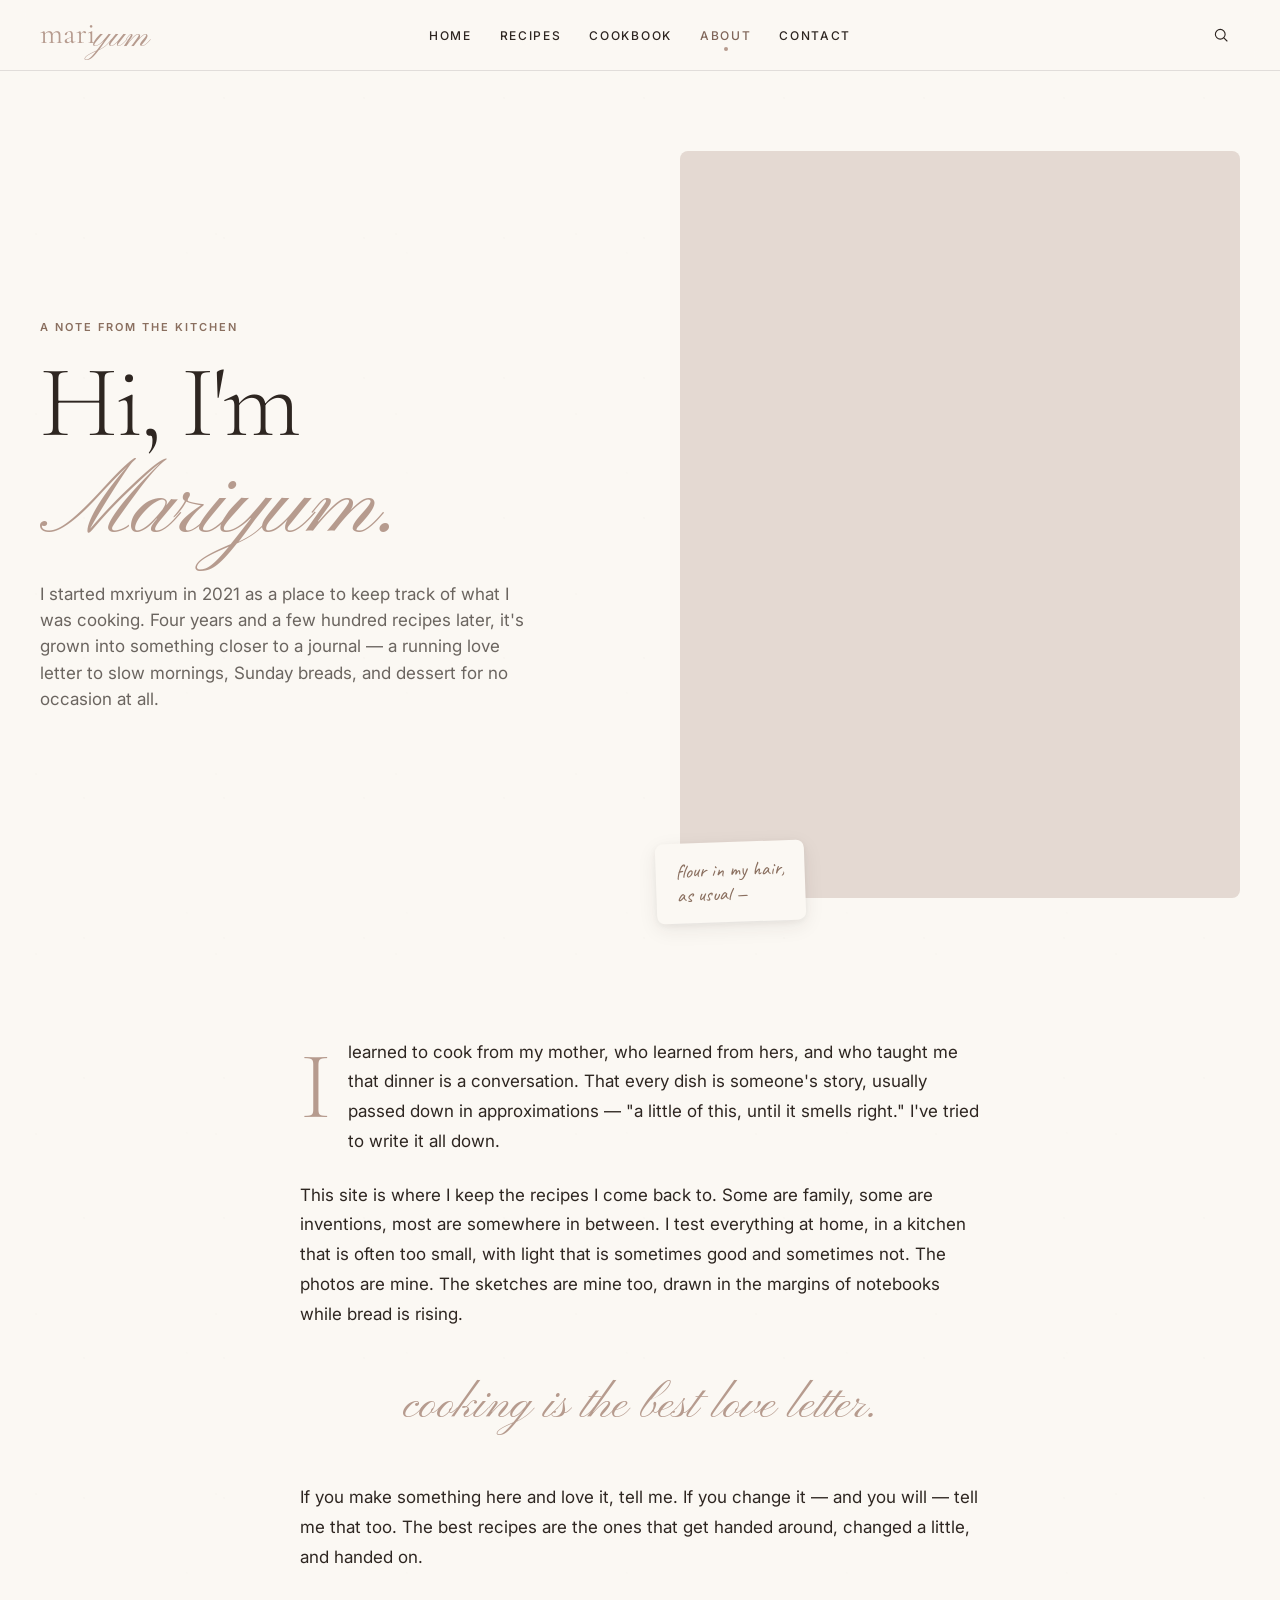
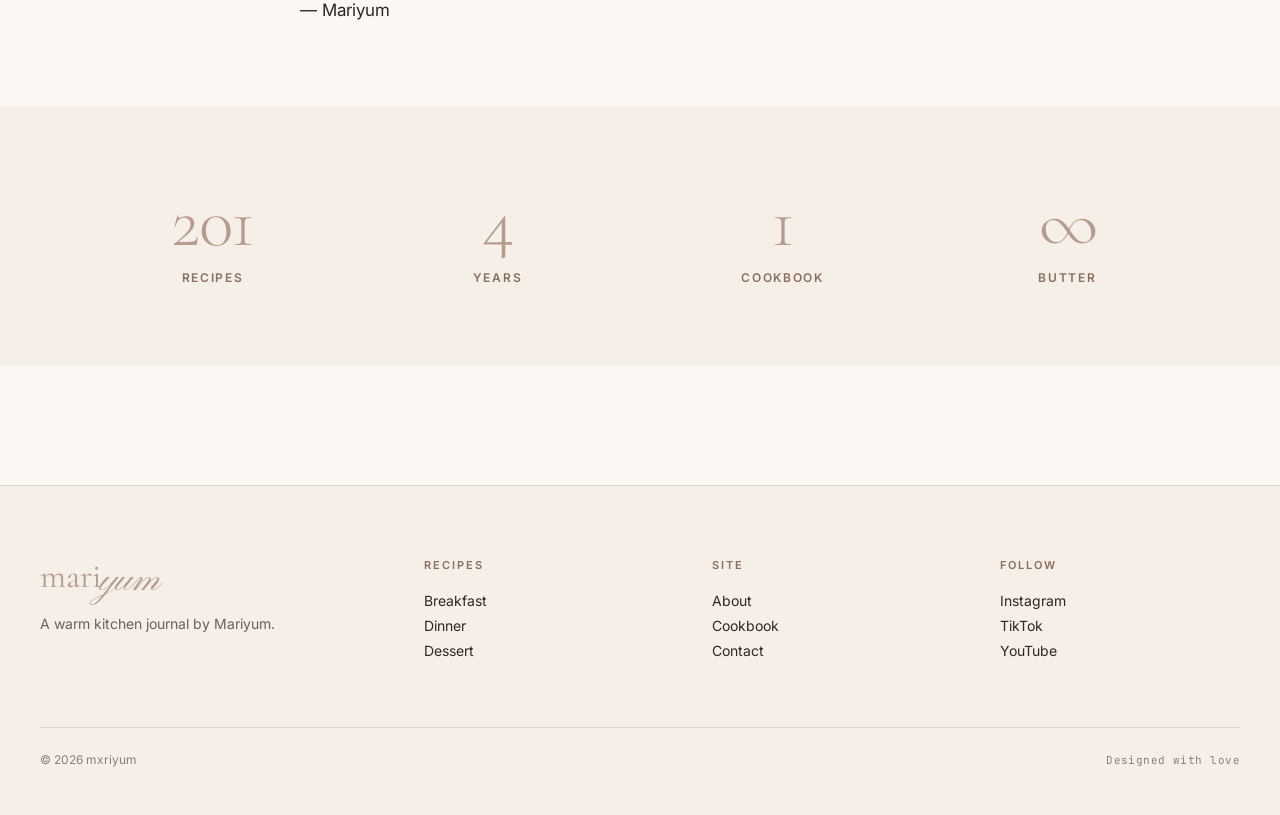
==== About.html @ 5cbe67c1 "Initial preview" ====
<!doctype html>
<html lang="en">
<head>
<meta charset="utf-8" />
<title>About — mxriyum</title>
<meta name="viewport" content="width=device-width, initial-scale=1" />
<link rel="preconnect" href="https://fonts.googleapis.com">
<link rel="preconnect" href="https://fonts.gstatic.com" crossorigin>
<link href="https://fonts.googleapis.com/css2?family=Cormorant+Garamond:ital,wght@0,300;0,400;0,500;1,400&family=Pinyon+Script&family=Caveat:wght@400;500&family=Inter:wght@400;500;600;700&family=JetBrains+Mono:wght@400;500&display=swap" rel="stylesheet">
<link rel="stylesheet" href="site.css" />

<style>
  .about-hero { max-width: 1320px; margin: 0 auto; padding: 80px 40px 60px; display: grid; grid-template-columns: 1fr 1fr; gap: 80px; align-items: center; }
  .about-hero h1 { font-family: 'Cormorant Garamond', serif; font-weight: 300; font-size: clamp(56px, 8vw, 108px); line-height: 0.95; letter-spacing: -0.03em; margin: 0 0 24px; }
  .about-hero h1 em { font-family: 'Pinyon Script', cursive; font-style: normal; color: var(--mauve); }
  .about-hero p { font-size: 17px; line-height: 1.55; color: var(--muted-dark); margin: 0 0 16px; max-width: 44ch; }
  .about-portrait { aspect-ratio: 3/4; background: var(--mauve-100); background-image: url('https://images.unsplash.com/photo-1607346256330-dee7af15f7c5?w=900&auto=format&fit=crop&q=80'); background-size: cover; background-position: center; border-radius: var(--r-md); position: relative; }
  .about-portrait .caption { position: absolute; bottom: -24px; left: -24px; background: var(--paper); padding: 16px 20px; box-shadow: var(--e-3); border-radius: var(--r-md); transform: rotate(-2deg); }
  .about-portrait .caption .hand { font-family: 'Caveat', cursive; font-size: 20px; color: var(--walnut); line-height: 1.2; display: block; }

  .story { max-width: 760px; margin: 80px auto; padding: 0 40px; }
  .story .drop { float: left; font-family: 'Cormorant Garamond', serif; font-size: 96px; line-height: 0.85; color: var(--mauve); padding: 8px 16px 0 0; font-weight: 300; }
  .story p { font-size: 17px; line-height: 1.75; color: var(--ink); margin: 0 0 24px; }
  .story p.script-quote { font-family: 'Pinyon Script', cursive; font-size: 48px; color: var(--mauve); text-align: center; margin: 48px 0; line-height: 1.2; font-weight: 400; }

  .stats { background: var(--cream); padding: 80px 40px; margin: 80px 0; }
  .stats-inner { max-width: 1100px; margin: 0 auto; display: grid; grid-template-columns: repeat(4, 1fr); gap: 40px; text-align: center; }
  .stat .val { font-family: 'Cormorant Garamond', serif; font-size: 72px; font-weight: 300; color: var(--mauve); line-height: 1; letter-spacing: -0.02em; }
  .stat .lbl { font-size: 12px; letter-spacing: 0.14em; text-transform: uppercase; color: var(--walnut); margin-top: 12px; font-weight: 600; }

  @media (max-width: 900px) {
    .about-hero { grid-template-columns: 1fr; padding: 48px 24px; gap: 40px; }
    .stats-inner { grid-template-columns: repeat(2, 1fr); }
  }
</style>
</head>
<body>

<nav class="nav">
  <div class="nav-inner">
    <div class="nav-left"><a href="Home.html" style="text-decoration:none;"><span class="logo">mari<span class="yum">yum</span></span></a></div>
    <div class="nav-links">
      <a class="nav-link" href="Home.html">Home</a>
      <a class="nav-link" href="Browse.html">Recipes</a>
      <a class="nav-link" href="Cookbook.html">Cookbook</a>
      <a class="nav-link active" href="About.html">About</a>
      <a class="nav-link" href="Contact.html">Contact</a>
    </div>
    <div class="nav-right">
      <button class="icon-btn"><svg viewBox="0 0 24 24" fill="none" stroke="currentColor" stroke-width="1.5" stroke-linecap="round"><circle cx="11" cy="11" r="6.5"/><path d="M20 20l-4.2-4.2"/></svg></button>
    </div>
  </div>
</nav>

<section class="about-hero">
  <div>
    <span class="eyebrow" style="margin-bottom:20px; display:block">A note from the kitchen</span>
    <h1>Hi, I'm <em>Mariyum.</em></h1>
    <p>I started mxriyum in 2021 as a place to keep track of what I was cooking. Four years and a few hundred recipes later, it's grown into something closer to a journal — a running love letter to slow mornings, Sunday breads, and dessert for no occasion at all.</p>
  </div>
  <div class="about-portrait">
    <div class="caption"><span class="hand">flour in my hair,<br/>as usual —</span></div>
  </div>
</section>

<section class="story">
  <p><span class="drop">I</span>learned to cook from my mother, who learned from hers, and who taught me that dinner is a conversation. That every dish is someone's story, usually passed down in approximations — "a little of this, until it smells right." I've tried to write it all down.</p>
  <p>This site is where I keep the recipes I come back to. Some are family, some are inventions, most are somewhere in between. I test everything at home, in a kitchen that is often too small, with light that is sometimes good and sometimes not. The photos are mine. The sketches are mine too, drawn in the margins of notebooks while bread is rising.</p>
  <p class="script-quote">cooking is the best love letter.</p>
  <p>If you make something here and love it, tell me. If you change it — and you will — tell me that too. The best recipes are the ones that get handed around, changed a little, and handed on.</p>
  <p>— Mariyum</p>
</section>

<section class="stats">
  <div class="stats-inner">
    <div class="stat"><div class="val">201</div><div class="lbl">Recipes</div></div>
    <div class="stat"><div class="val">4</div><div class="lbl">Years</div></div>
    <div class="stat"><div class="val">1</div><div class="lbl">Cookbook</div></div>
    <div class="stat"><div class="val">∞</div><div class="lbl">Butter</div></div>
  </div>
</section>

<footer class="site-footer">
  <div class="footer-inner">
    <div class="footer-col"><span class="logo" style="font-size:34px;">mari<span class="yum">yum</span></span><p style="margin-top:16px;">A warm kitchen journal by Mariyum.</p></div>
    <div class="footer-col"><h4>Recipes</h4><a href="Browse.html">Breakfast</a><a href="Browse.html">Dinner</a><a href="Browse.html">Dessert</a></div>
    <div class="footer-col"><h4>Site</h4><a href="About.html">About</a><a href="Cookbook.html">Cookbook</a><a href="Contact.html">Contact</a></div>
    <div class="footer-col"><h4>Follow</h4><a href="#">Instagram</a><a href="#">TikTok</a><a href="#">YouTube</a></div>
  </div>
  <div class="footer-bottom"><span>© 2026 mxriyum</span><span class="meta-mono">Designed with love</span></div>
</footer>

</body>
</html>
---- site.css ----
/* mxriyum — shared design system CSS
   Used across all site pages. Tokens ported from the design system. */

:root {
  /* Color */
  --ink: #2E2621;
  --paper: #FBF8F3;
  --cream: #F5EFE7;
  --oat: #EBE3D6;
  --mauve: #B69B8E;
  --mauve-700: #7F6558;
  --mauve-100: #E4D9D2;
  --walnut: #8A6F5F;
  --sage: #8A9579;
  --tomato: #C85943;
  --butter: #E8B94D;
  --berry: #8A3A4E;

  --rule: rgba(46,38,33,0.12);
  --rule-strong: rgba(46,38,33,0.22);
  --muted: rgba(46,38,33,0.55);
  --muted-dark: rgba(46,38,33,0.7);

  /* Spacing */
  --sp-1: 2px; --sp-2: 4px; --sp-3: 8px; --sp-4: 12px;
  --sp-5: 16px; --sp-6: 20px; --sp-7: 24px; --sp-8: 32px;
  --sp-9: 40px; --sp-10: 48px; --sp-11: 64px; --sp-12: 96px;

  /* Radius */
  --r-sm: 4px; --r-md: 8px; --r-lg: 12px; --r-xl: 20px; --r-pill: 999px;

  /* Elevation */
  --e-1: 0 1px 2px rgba(46,38,33,0.06);
  --e-2: 0 2px 8px rgba(46,38,33,0.06), 0 1px 2px rgba(46,38,33,0.04);
  --e-3: 0 6px 20px rgba(46,38,33,0.08), 0 2px 6px rgba(46,38,33,0.05);
  --e-4: 0 16px 48px rgba(46,38,33,0.14), 0 4px 12px rgba(46,38,33,0.08);
}

* { box-sizing: border-box; }
html, body {
  margin: 0; padding: 0;
  background: var(--paper);
  color: var(--ink);
  font-family: 'Inter', -apple-system, BlinkMacSystemFont, 'Segoe UI', system-ui, sans-serif;
  -webkit-font-smoothing: antialiased;
  text-rendering: optimizeLegibility;
  /* paper grain — subtle noise */
  background-image:
    radial-gradient(circle at 20% 30%, rgba(138, 111, 95, 0.025) 0.5px, transparent 1px),
    radial-gradient(circle at 60% 70%, rgba(46, 38, 33, 0.02) 0.5px, transparent 1px),
    radial-gradient(circle at 85% 15%, rgba(138, 149, 121, 0.02) 0.5px, transparent 1px);
  background-size: 180px 180px, 140px 140px, 220px 220px;
}

/* Typography */
.display-serif { font-family: 'Cormorant Garamond', serif; font-weight: 300; letter-spacing: -0.02em; line-height: 0.98; }
.script { font-family: 'Pinyon Script', cursive; }
.hand { font-family: 'Caveat', cursive; font-weight: 400; }
.eyebrow { font-size: 11px; letter-spacing: 0.18em; text-transform: uppercase; font-weight: 600; color: var(--walnut); }
.meta-mono { font-family: 'JetBrains Mono', monospace; font-size: 11px; letter-spacing: 0.04em; color: var(--muted); }

/* Logo */
.logo { font-family: 'Cormorant Garamond', serif; font-weight: 400; display: inline-flex; align-items: baseline; color: var(--mauve); line-height: 1; white-space: nowrap; }
.logo .yum { font-family: 'Pinyon Script', cursive; font-size: 1.15em; margin-left: -0.03em; transform: translateY(0.08em); display: inline-block; letter-spacing: -0.01em; }

/* ─── TOP NAV ─── */
.nav {
  position: sticky; top: 0; z-index: 50;
  background: rgba(251, 248, 243, 0.92);
  backdrop-filter: saturate(1.2) blur(12px);
  -webkit-backdrop-filter: saturate(1.2) blur(12px);
  border-bottom: 1px solid var(--rule);
}
.nav-inner {
  max-width: 1320px;
  margin: 0 auto;
  padding: 16px 40px;
  display: grid;
  grid-template-columns: 1fr auto 1fr;
  align-items: center;
  gap: 32px;
}
.nav-left { display: flex; align-items: center; gap: 28px; }
.nav-right { display: flex; align-items: center; gap: 8px; justify-self: end; }
.nav .logo { font-size: 30px; }

.nav-links { display: flex; gap: 28px; justify-self: center; }
.nav-link {
  font-size: 12px; font-weight: 500;
  color: var(--ink);
  text-decoration: none;
  letter-spacing: 0.14em;
  text-transform: uppercase;
  padding: 6px 0;
  position: relative;
  transition: color 0.15s;
}
.nav-link:hover { color: var(--mauve-700); }
.nav-link.active { color: var(--mauve-700); }
.nav-link.active::after {
  content: ''; position: absolute; bottom: -2px; left: 50%; transform: translateX(-50%);
  width: 4px; height: 4px; border-radius: 50%; background: var(--mauve);
}

.icon-btn {
  width: 38px; height: 38px; border-radius: 50%;
  background: transparent; border: 1px solid transparent;
  display: inline-flex; align-items: center; justify-content: center;
  color: var(--ink); cursor: pointer;
  transition: background 0.15s;
}
.icon-btn:hover { background: var(--cream); }
.icon-btn svg { width: 18px; height: 18px; }

/* ─── BUTTONS ─── */
.btn {
  font-family: 'Inter', sans-serif; font-weight: 500;
  border-radius: var(--r-md);
  border: 1px solid transparent;
  cursor: pointer;
  display: inline-flex; align-items: center; justify-content: center;
  gap: 8px;
  transition: all 0.15s ease;
  font-size: 14px; padding: 11px 20px;
  line-height: 1;
  text-decoration: none;
}
.btn svg { width: 16px; height: 16px; flex-shrink: 0; }
.btn.sm { font-size: 12px; padding: 8px 14px; }
.btn.lg { font-size: 15px; padding: 14px 26px; }
.btn.primary { background: var(--ink); color: var(--paper); border-color: var(--ink); }
.btn.primary:hover { background: #1C1613; }
.btn.outline { background: transparent; color: var(--ink); border-color: var(--ink); }
.btn.outline:hover { background: var(--ink); color: var(--paper); }
.btn.secondary { background: var(--mauve); color: #fff; border-color: var(--mauve); }
.btn.secondary:hover { background: var(--mauve-700); border-color: var(--mauve-700); }
.btn.ghost { background: transparent; color: var(--ink); }
.btn.ghost:hover { background: var(--cream); }
.btn.pill { border-radius: var(--r-pill); }

/* ─── FORM ─── */
.input {
  font-family: 'Inter', sans-serif; font-size: 14px;
  padding: 12px 16px;
  background: var(--paper);
  border: 1px solid var(--rule);
  border-radius: var(--r-md);
  color: var(--ink);
  width: 100%;
  transition: border-color 0.15s, background 0.15s, box-shadow 0.15s;
  line-height: 1.4;
}
.input:focus {
  outline: none; border-color: var(--ink); background: #fff;
  box-shadow: 0 0 0 3px rgba(182,155,142,0.22);
}
.input::placeholder { color: var(--muted); }

/* ─── Chip ─── */
.chip {
  display: inline-flex; align-items: center; gap: 6px;
  padding: 7px 14px;
  font-size: 12px; font-weight: 500;
  background: var(--paper);
  border: 1px solid var(--rule);
  border-radius: var(--r-pill);
  color: var(--ink);
  cursor: pointer;
  transition: all 0.15s;
  text-decoration: none;
  white-space: nowrap;
}
.chip:hover { border-color: var(--ink); }
.chip.active { background: var(--ink); color: var(--paper); border-color: var(--ink); }
.chip.sage   { background: rgba(138,149,121,0.15); border-color: rgba(138,149,121,0.4); color: #5A6B4A; }
.chip.tomato { background: rgba(200,89,67,0.10); border-color: rgba(200,89,67,0.35); color: var(--tomato); }
.chip.butter { background: rgba(232,185,77,0.15); border-color: rgba(232,185,77,0.4); color: #8A6A1A; }

/* ─── FOOTER ─── */
.site-footer {
  margin-top: 120px;
  padding: 72px 40px 48px;
  border-top: 1px solid var(--rule);
  background: var(--cream);
}
.footer-inner { max-width: 1320px; margin: 0 auto; display: grid; grid-template-columns: 1.4fr 1fr 1fr 1fr; gap: 48px; }
.footer-col h4 { font-size: 11px; letter-spacing: 0.18em; text-transform: uppercase; font-weight: 600; color: var(--walnut); margin: 0 0 16px; }
.footer-col a { display: block; color: var(--ink); text-decoration: none; font-size: 14px; padding: 4px 0; }
.footer-col a:hover { color: var(--mauve-700); }
.footer-col p { font-size: 14px; color: var(--muted-dark); line-height: 1.6; margin: 0; }
.footer-bottom { max-width: 1320px; margin: 64px auto 0; padding-top: 24px; border-top: 1px solid var(--rule); display: flex; justify-content: space-between; align-items: center; font-size: 12px; color: var(--muted); }

/* ─── COOKBOOK POPUP ─── */
.modal-backdrop {
  position: fixed; inset: 0; z-index: 100;
  background: rgba(46,38,33,0.55);
  backdrop-filter: blur(4px);
  display: flex; align-items: center; justify-content: center;
  padding: 24px;
  opacity: 0; pointer-events: none;
  transition: opacity 0.3s;
}
.modal-backdrop.show { opacity: 1; pointer-events: auto; }
.modal {
  background: var(--paper);
  border-radius: var(--r-xl);
  max-width: 820px; width: 100%;
  max-height: 90vh;
  box-shadow: var(--e-4);
  display: grid; grid-template-columns: 1fr 1fr;
  overflow: hidden;
  position: relative;
  transform: translateY(20px) scale(0.98);
  transition: transform 0.3s;
}
.modal-backdrop.show .modal { transform: translateY(0) scale(1); }
.modal-close {
  position: absolute; top: 16px; right: 16px; z-index: 2;
  width: 36px; height: 36px; border-radius: 50%;
  background: rgba(251,248,243,0.9);
  border: none; cursor: pointer;
  display: flex; align-items: center; justify-content: center;
  color: var(--ink);
}
.modal-img {
  background: var(--mauve-100);
  background-image: url('https://images.unsplash.com/photo-1589308078059-be1415eab4c3?w=600&auto=format&fit=crop&q=80');
  background-size: cover; background-position: center;
  min-height: 480px;
}
.modal-body { padding: 56px 48px; display: flex; flex-direction: column; justify-content: center; }
.modal-body .eyebrow { margin-bottom: 16px; }
.modal-body h2 { font-family: 'Cormorant Garamond', serif; font-weight: 300; font-size: 48px; letter-spacing: -0.02em; line-height: 1; margin: 0 0 6px; }
.modal-body h2 em { font-family: 'Pinyon Script', cursive; font-style: normal; color: var(--mauve); }
.modal-body .sub { font-size: 14px; color: var(--muted-dark); line-height: 1.6; margin: 20px 0 32px; }
.modal-body .btn { align-self: flex-start; }

@media (max-width: 720px) {
  .modal { grid-template-columns: 1fr; }
  .modal-img { min-height: 240px; }
  .modal-body { padding: 32px 24px; }
}

/* ─── Sketch (SVG) helpers ─── */
.sketch { color: var(--walnut); display: inline-block; }
.sketch svg { display: block; }

/* ─── Recipe card ─── */
.recipe-card {
  display: block;
  text-decoration: none;
  color: var(--ink);
  background: transparent;
  border-radius: var(--r-md);
  transition: transform 0.3s ease;
}
.recipe-card:hover { transform: translateY(-2px); }
.recipe-card .img {
  aspect-ratio: 4 / 5;
  background: var(--mauve-100);
  background-size: cover; background-position: center;
  border-radius: var(--r-md);
  margin-bottom: 14px;
  overflow: hidden;
  position: relative;
}
.recipe-card .meta-mono { display: block; margin-bottom: 6px; }
.recipe-card .title { font-family: 'Cormorant Garamond', serif; font-weight: 400; font-size: 22px; line-height: 1.15; letter-spacing: -0.01em; margin: 0 0 6px; }
.recipe-card .sub { font-size: 13px; color: var(--muted-dark); line-height: 1.4; }

/* Tag strip */
.tag-strip { display: flex; gap: 6px; position: absolute; top: 12px; left: 12px; }
.tag-strip .tag { background: rgba(251,248,243,0.92); backdrop-filter: blur(6px); font-size: 10px; font-weight: 600; letter-spacing: 0.08em; text-transform: uppercase; padding: 5px 9px; border-radius: var(--r-pill); color: var(--ink); }

/* Section heads */
.section-head {
  display: flex; justify-content: space-between; align-items: baseline;
  padding-bottom: 24px; border-bottom: 1px solid var(--rule);
  margin-bottom: 40px; gap: 24px;
}
.section-head h2 { font-family: 'Cormorant Garamond', serif; font-weight: 300; font-size: 42px; margin: 0; letter-spacing: -0.02em; line-height: 1; }
.section-head h2 em { font-family: 'Pinyon Script', cursive; font-style: normal; color: var(--mauve); }
.section-head .link { font-size: 12px; letter-spacing: 0.14em; text-transform: uppercase; font-weight: 600; color: var(--walnut); text-decoration: none; }
.section-head .link:hover { color: var(--ink); }

/* container */
.container { max-width: 1320px; margin: 0 auto; padding: 0 40px; }

/* marginalia (handwritten notes) */
.marginalia {
  font-family: 'Caveat', cursive;
  font-size: 22px;
  color: var(--walnut);
  line-height: 1.2;
}
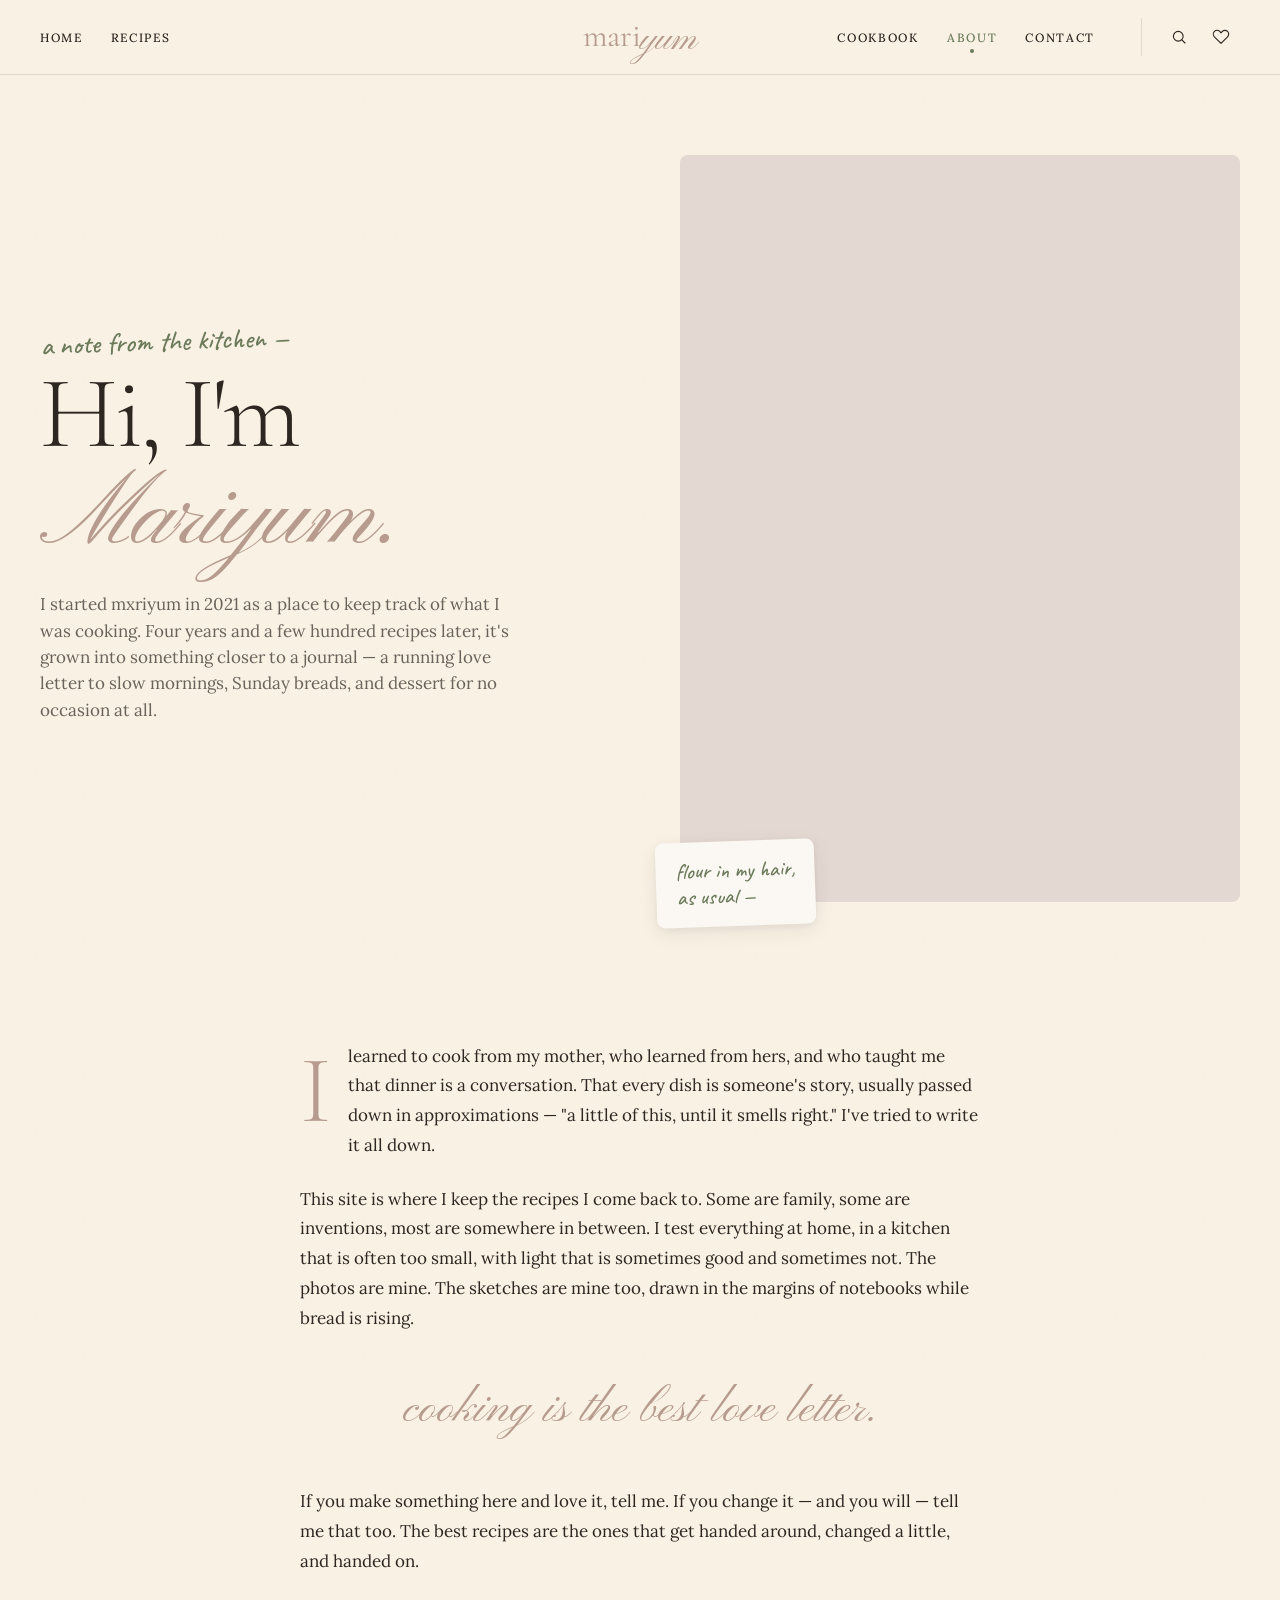
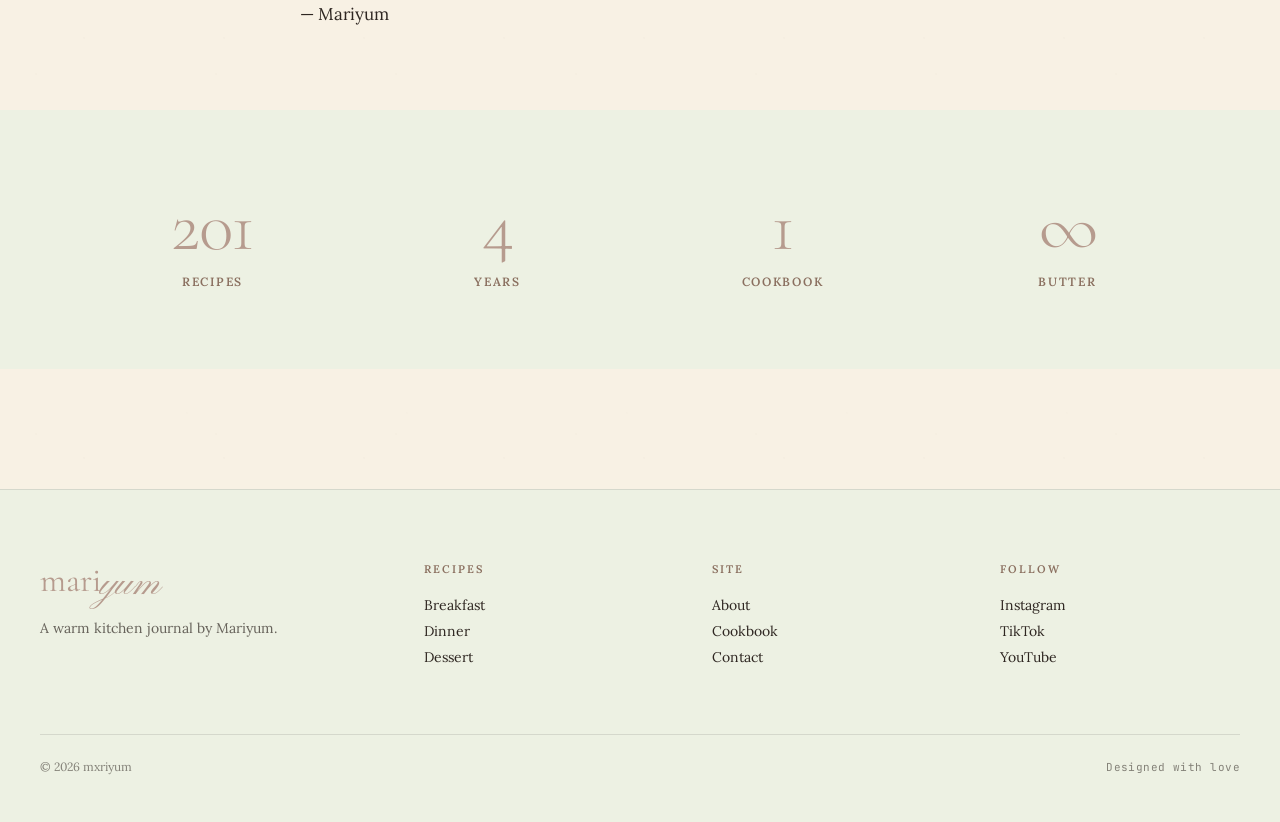
==== commit c405fd57: "color treatment + centered nav + lora" ====
--- a/About.html
+++ b/About.html
@@ -6,7 +6,7 @@
 <meta name="viewport" content="width=device-width, initial-scale=1" />
 <link rel="preconnect" href="https://fonts.googleapis.com">
 <link rel="preconnect" href="https://fonts.gstatic.com" crossorigin>
-<link href="https://fonts.googleapis.com/css2?family=Cormorant+Garamond:ital,wght@0,300;0,400;0,500;1,400&family=Pinyon+Script&family=Caveat:wght@400;500&family=Inter:wght@400;500;600;700&family=JetBrains+Mono:wght@400;500&display=swap" rel="stylesheet">
+<link href="https://fonts.googleapis.com/css2?family=Cormorant+Garamond:ital,wght@0,300;0,400;0,500;1,400&family=Pinyon+Script&family=Caveat:wght@400;500;600;700&family=Lora:ital,wght@0,400;0,500;0,600;0,700;1,400;1,500&family=Inter:wght@400;500;600;700&family=JetBrains+Mono:wght@400;500&display=swap" rel="stylesheet">
 <link rel="stylesheet" href="site.css" />
 
 <style>
@@ -16,14 +16,14 @@
   .about-hero p { font-size: 17px; line-height: 1.55; color: var(--muted-dark); margin: 0 0 16px; max-width: 44ch; }
   .about-portrait { aspect-ratio: 3/4; background: var(--mauve-100); background-image: url('https://images.unsplash.com/photo-1607346256330-dee7af15f7c5?w=900&auto=format&fit=crop&q=80'); background-size: cover; background-position: center; border-radius: var(--r-md); position: relative; }
   .about-portrait .caption { position: absolute; bottom: -24px; left: -24px; background: var(--paper); padding: 16px 20px; box-shadow: var(--e-3); border-radius: var(--r-md); transform: rotate(-2deg); }
-  .about-portrait .caption .hand { font-family: 'Caveat', cursive; font-size: 20px; color: var(--walnut); line-height: 1.2; display: block; }
+  .about-portrait .caption .hand { font-family: 'Caveat', cursive; font-weight: 500; font-size: 22px; color: var(--sage-deep); line-height: 1.2; display: block; }
 
   .story { max-width: 760px; margin: 80px auto; padding: 0 40px; }
   .story .drop { float: left; font-family: 'Cormorant Garamond', serif; font-size: 96px; line-height: 0.85; color: var(--mauve); padding: 8px 16px 0 0; font-weight: 300; }
   .story p { font-size: 17px; line-height: 1.75; color: var(--ink); margin: 0 0 24px; }
   .story p.script-quote { font-family: 'Pinyon Script', cursive; font-size: 48px; color: var(--mauve); text-align: center; margin: 48px 0; line-height: 1.2; font-weight: 400; }
 
-  .stats { background: var(--cream); padding: 80px 40px; margin: 80px 0; }
+  .stats { background: var(--sage-tint); padding: 80px 40px; margin: 80px 0; }
   .stats-inner { max-width: 1100px; margin: 0 auto; display: grid; grid-template-columns: repeat(4, 1fr); gap: 40px; text-align: center; }
   .stat .val { font-family: 'Cormorant Garamond', serif; font-size: 72px; font-weight: 300; color: var(--mauve); line-height: 1; letter-spacing: -0.02em; }
   .stat .lbl { font-size: 12px; letter-spacing: 0.14em; text-transform: uppercase; color: var(--walnut); margin-top: 12px; font-weight: 600; }
@@ -38,23 +38,28 @@
 
 <nav class="nav">
   <div class="nav-inner">
-    <div class="nav-left"><a href="Home.html" style="text-decoration:none;"><span class="logo">mari<span class="yum">yum</span></span></a></div>
-    <div class="nav-links">
-      <a class="nav-link" href="Home.html">Home</a>
-      <a class="nav-link" href="Browse.html">Recipes</a>
-      <a class="nav-link" href="Cookbook.html">Cookbook</a>
-      <a class="nav-link active" href="About.html">About</a>
-      <a class="nav-link" href="Contact.html">Contact</a>
+    <div class="nav-links-left">
+        <a class="nav-link" href="index.html">Home</a>
+        <a class="nav-link" href="Browse.html">Recipes</a>
     </div>
-    <div class="nav-right">
-      <button class="icon-btn"><svg viewBox="0 0 24 24" fill="none" stroke="currentColor" stroke-width="1.5" stroke-linecap="round"><circle cx="11" cy="11" r="6.5"/><path d="M20 20l-4.2-4.2"/></svg></button>
+    <div class="nav-center">
+      <a href="index.html" style="text-decoration:none;"><span class="logo">mari<span class="yum">yum</span></span></a>
+    </div>
+    <div class="nav-links-right">
+        <a class="nav-link" href="Cookbook.html">Cookbook</a>
+        <a class="nav-link active" href="About.html">About</a>
+        <a class="nav-link" href="Contact.html">Contact</a>
+      <span class="nav-icons">
+        <button class="icon-btn" aria-label="Search"><svg viewBox="0 0 24 24" fill="none" stroke="currentColor" stroke-width="1.5" stroke-linecap="round"><circle cx="11" cy="11" r="6.5"/><path d="M20 20l-4.2-4.2"/></svg></button>
+        <button class="icon-btn" aria-label="Save"><svg viewBox="0 0 24 24" fill="none" stroke="currentColor" stroke-width="1.5" stroke-linecap="round" stroke-linejoin="round"><path d="M20.8 4.6a5 5 0 00-7.1 0L12 6.4 10.3 4.6a5 5 0 00-7.1 7.1L12 20.5l8.8-8.8a5 5 0 000-7.1z"/></svg></button>
+      </span>
     </div>
   </div>
 </nav>
 
 <section class="about-hero">
   <div>
-    <span class="eyebrow" style="margin-bottom:20px; display:block">A note from the kitchen</span>
+    <span style="font-family:'Caveat',cursive;font-size:28px;color:var(--sage-deep);font-weight:500;display:block;margin-bottom:12px;transform:rotate(-2deg);">a note from the kitchen —</span>
     <h1>Hi, I'm <em>Mariyum.</em></h1>
     <p>I started mxriyum in 2021 as a place to keep track of what I was cooking. Four years and a few hundred recipes later, it's grown into something closer to a journal — a running love letter to slow mornings, Sunday breads, and dessert for no occasion at all.</p>
   </div>
--- a/site.css
+++ b/site.css
@@ -12,9 +12,14 @@
   --mauve-100: #E4D9D2;
   --walnut: #8A6F5F;
   --sage: #8A9579;
+  --sage-deep: #6B7A5A;
+  --sage-soft: #DCE3CF;
+  --sage-tint: #EDF1E3;
   --tomato: #C85943;
   --butter: #E8B94D;
+  --butter-soft: #F5E2A8;
   --berry: #8A3A4E;
+  --blush: #E8C9B8;
 
   --rule: rgba(46,38,33,0.12);
   --rule-strong: rgba(46,38,33,0.22);
@@ -39,9 +44,10 @@
 * { box-sizing: border-box; }
 html, body {
   margin: 0; padding: 0;
-  background: var(--paper);
-  color: var(--ink);
-  font-family: 'Inter', -apple-system, BlinkMacSystemFont, 'Segoe UI', system-ui, sans-serif;
+  background: #F8F1E4;
+  color: var(--ink);
+  font-family: 'Lora', Georgia, 'Times New Roman', serif;
+  font-weight: 400;
   -webkit-font-smoothing: antialiased;
   text-rendering: optimizeLegibility;
   /* paper grain — subtle noise */
@@ -55,7 +61,9 @@
 /* Typography */
 .display-serif { font-family: 'Cormorant Garamond', serif; font-weight: 300; letter-spacing: -0.02em; line-height: 0.98; }
 .script { font-family: 'Pinyon Script', cursive; }
-.hand { font-family: 'Caveat', cursive; font-weight: 400; }
+.hand { font-family: 'Caveat', cursive; font-weight: 500; color: var(--sage-deep); }
+.hand-mauve { font-family: 'Caveat', cursive; font-weight: 500; color: var(--mauve-700); }
+.hand-tomato { font-family: 'Caveat', cursive; font-weight: 500; color: var(--tomato); }
 .eyebrow { font-size: 11px; letter-spacing: 0.18em; text-transform: uppercase; font-weight: 600; color: var(--walnut); }
 .meta-mono { font-family: 'JetBrains Mono', monospace; font-size: 11px; letter-spacing: 0.04em; color: var(--muted); }
 
@@ -66,7 +74,7 @@
 /* ─── TOP NAV ─── */
 .nav {
   position: sticky; top: 0; z-index: 50;
-  background: rgba(251, 248, 243, 0.92);
+  background: rgba(248, 241, 228, 0.94);
   backdrop-filter: saturate(1.2) blur(12px);
   -webkit-backdrop-filter: saturate(1.2) blur(12px);
   border-bottom: 1px solid var(--rule);
@@ -74,17 +82,17 @@
 .nav-inner {
   max-width: 1320px;
   margin: 0 auto;
-  padding: 16px 40px;
+  padding: 18px 40px;
   display: grid;
   grid-template-columns: 1fr auto 1fr;
   align-items: center;
   gap: 32px;
 }
-.nav-left { display: flex; align-items: center; gap: 28px; }
-.nav-right { display: flex; align-items: center; gap: 8px; justify-self: end; }
-.nav .logo { font-size: 30px; }
-
-.nav-links { display: flex; gap: 28px; justify-self: center; }
+.nav-links-left { display: flex; gap: 28px; justify-self: start; }
+.nav-links-right { display: flex; gap: 28px; justify-self: end; align-items: center; }
+.nav-center { justify-self: center; }
+.nav .logo { font-size: 32px; }
+.nav-icons { display: inline-flex; gap: 4px; margin-left: 18px; padding-left: 18px; border-left: 1px solid var(--rule); }
 .nav-link {
   font-size: 12px; font-weight: 500;
   color: var(--ink);
@@ -96,10 +104,10 @@
   transition: color 0.15s;
 }
 .nav-link:hover { color: var(--mauve-700); }
-.nav-link.active { color: var(--mauve-700); }
+.nav-link.active { color: var(--sage-deep); }
 .nav-link.active::after {
   content: ''; position: absolute; bottom: -2px; left: 50%; transform: translateX(-50%);
-  width: 4px; height: 4px; border-radius: 50%; background: var(--mauve);
+  width: 4px; height: 4px; border-radius: 50%; background: var(--sage-deep);
 }
 
 .icon-btn {
@@ -114,7 +122,7 @@
 
 /* ─── BUTTONS ─── */
 .btn {
-  font-family: 'Inter', sans-serif; font-weight: 500;
+  font-family: 'Lora', Georgia, serif; font-weight: 500;
   border-radius: var(--r-md);
   border: 1px solid transparent;
   cursor: pointer;
@@ -134,13 +142,15 @@
 .btn.outline:hover { background: var(--ink); color: var(--paper); }
 .btn.secondary { background: var(--mauve); color: #fff; border-color: var(--mauve); }
 .btn.secondary:hover { background: var(--mauve-700); border-color: var(--mauve-700); }
+.btn.sage { background: var(--sage-deep); color: #fff; border-color: var(--sage-deep); }
+.btn.sage:hover { background: #56664A; border-color: #56664A; }
 .btn.ghost { background: transparent; color: var(--ink); }
 .btn.ghost:hover { background: var(--cream); }
 .btn.pill { border-radius: var(--r-pill); }
 
 /* ─── FORM ─── */
 .input {
-  font-family: 'Inter', sans-serif; font-size: 14px;
+  font-family: 'Lora', Georgia, serif; font-size: 15px;
   padding: 12px 16px;
   background: var(--paper);
   border: 1px solid var(--rule);
@@ -159,8 +169,9 @@
 /* ─── Chip ─── */
 .chip {
   display: inline-flex; align-items: center; gap: 6px;
-  padding: 7px 14px;
-  font-size: 12px; font-weight: 500;
+  padding: 8px 16px;
+  font-family: 'Lora', Georgia, serif;
+  font-size: 14px; font-weight: 500;
   background: var(--paper);
   border: 1px solid var(--rule);
   border-radius: var(--r-pill);
@@ -170,18 +181,18 @@
   text-decoration: none;
   white-space: nowrap;
 }
-.chip:hover { border-color: var(--ink); }
-.chip.active { background: var(--ink); color: var(--paper); border-color: var(--ink); }
-.chip.sage   { background: rgba(138,149,121,0.15); border-color: rgba(138,149,121,0.4); color: #5A6B4A; }
-.chip.tomato { background: rgba(200,89,67,0.10); border-color: rgba(200,89,67,0.35); color: var(--tomato); }
-.chip.butter { background: rgba(232,185,77,0.15); border-color: rgba(232,185,77,0.4); color: #8A6A1A; }
+.chip:hover { border-color: var(--sage-deep); color: var(--sage-deep); }
+.chip.active { background: var(--sage-deep); color: var(--paper); border-color: var(--sage-deep); }
+.chip.sage   { background: var(--sage-soft); border-color: rgba(138,149,121,0.5); color: var(--sage-deep); }
+.chip.tomato { background: rgba(200,89,67,0.12); border-color: rgba(200,89,67,0.4); color: var(--tomato); }
+.chip.butter { background: var(--butter-soft); border-color: rgba(232,185,77,0.55); color: #8A6A1A; }
 
 /* ─── FOOTER ─── */
 .site-footer {
   margin-top: 120px;
   padding: 72px 40px 48px;
   border-top: 1px solid var(--rule);
-  background: var(--cream);
+  background: var(--sage-tint);
 }
 .footer-inner { max-width: 1320px; margin: 0 auto; display: grid; grid-template-columns: 1.4fr 1fr 1fr 1fr; gap: 48px; }
 .footer-col h4 { font-size: 11px; letter-spacing: 0.18em; text-transform: uppercase; font-weight: 600; color: var(--walnut); margin: 0 0 16px; }
@@ -274,7 +285,7 @@
 
 /* Section heads */
 .section-head {
-  display: flex; justify-content: space-between; align-items: baseline;
+  display: flex; justify-content: space-between; align-items: flex-end;
   padding-bottom: 24px; border-bottom: 1px solid var(--rule);
   margin-bottom: 40px; gap: 24px;
 }
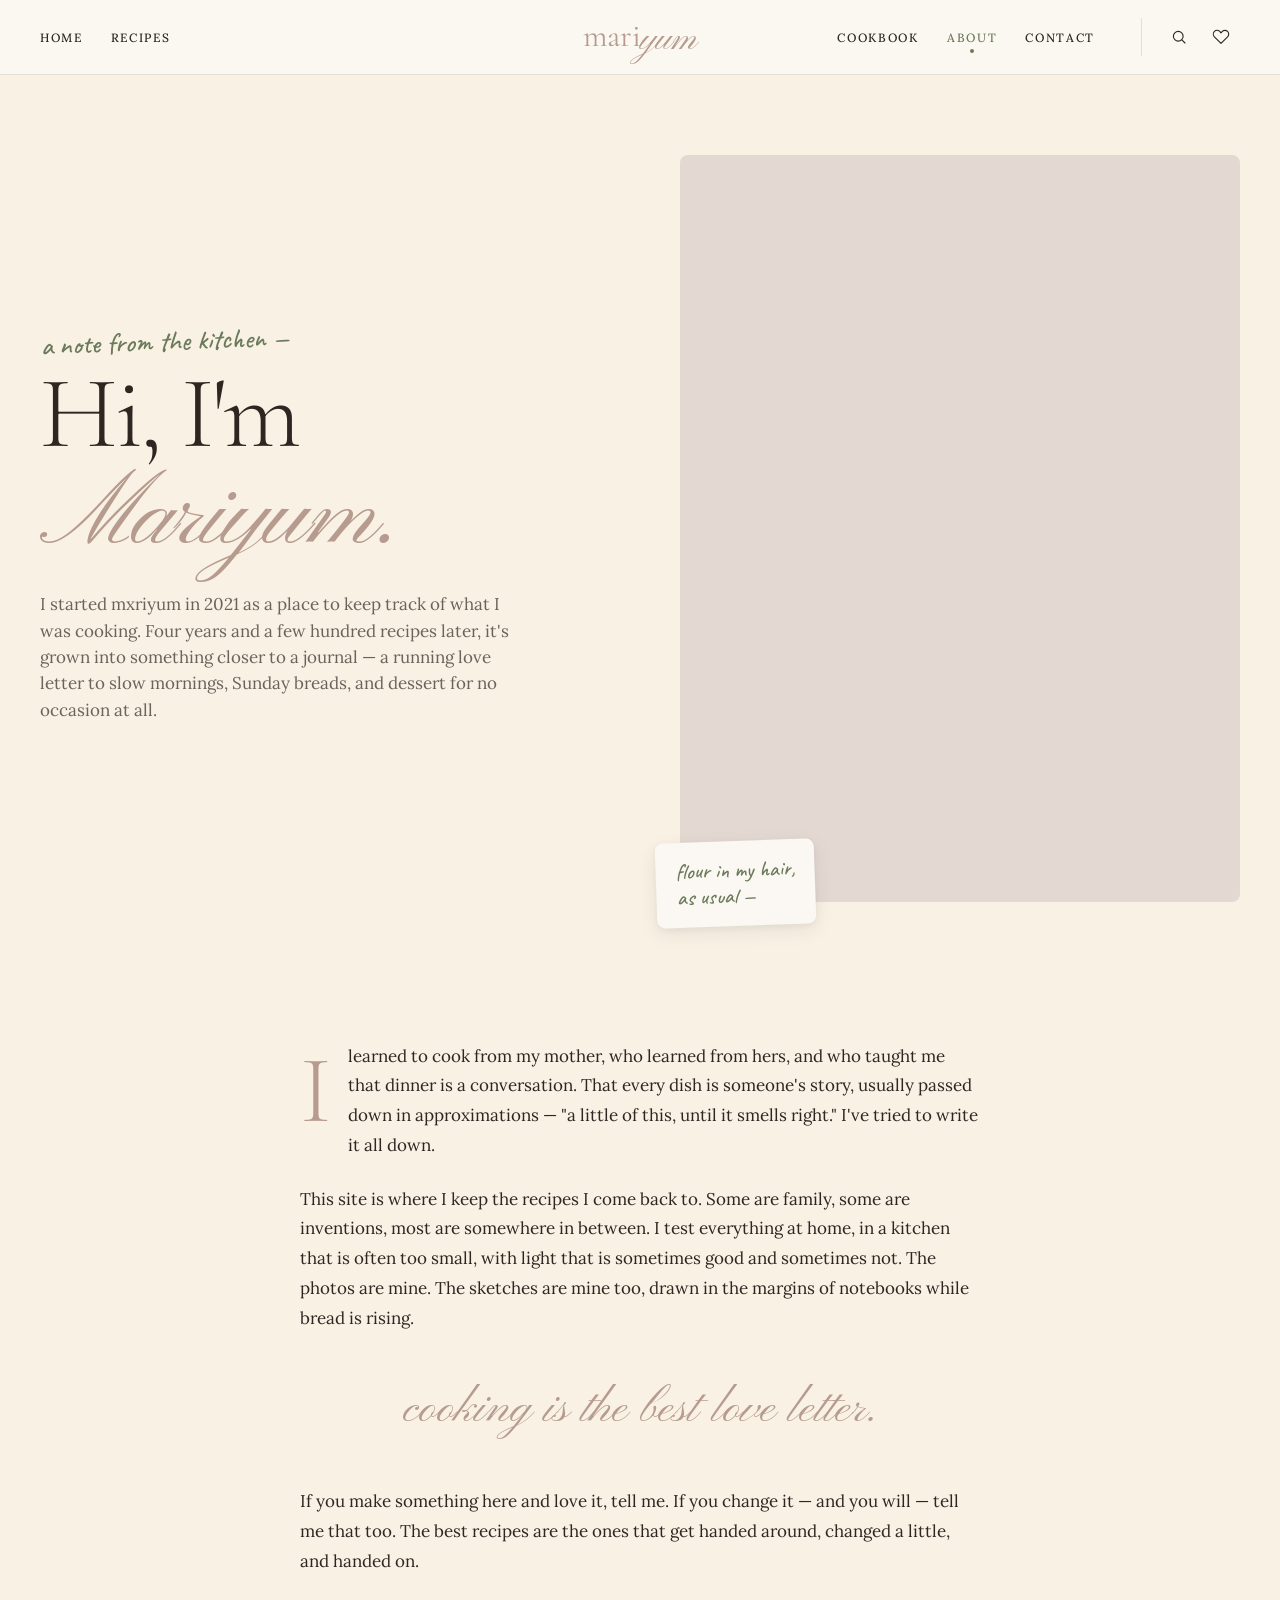
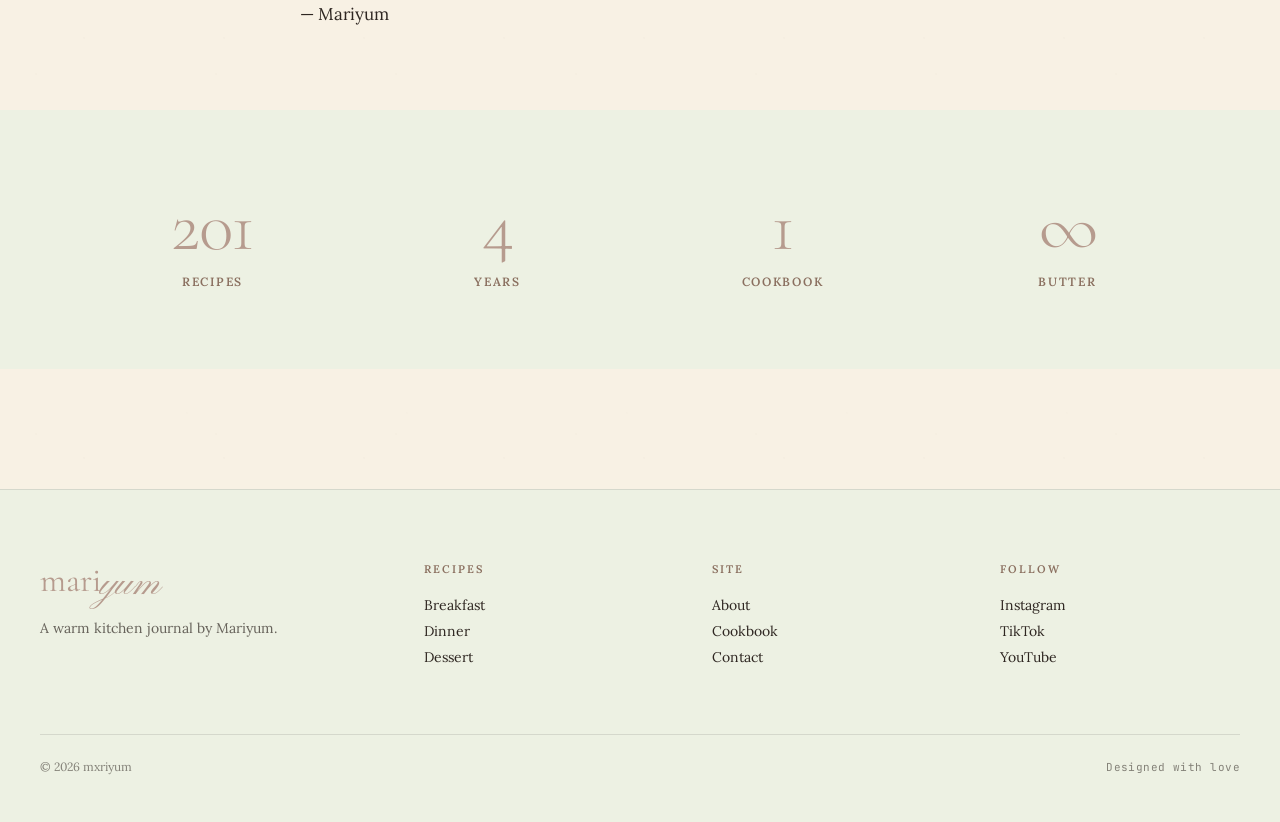
==== commit 66adae9e: "mobile responsive nav + layout" ====
--- a/About.html
+++ b/About.html
@@ -54,8 +54,21 @@
         <button class="icon-btn" aria-label="Save"><svg viewBox="0 0 24 24" fill="none" stroke="currentColor" stroke-width="1.5" stroke-linecap="round" stroke-linejoin="round"><path d="M20.8 4.6a5 5 0 00-7.1 0L12 6.4 10.3 4.6a5 5 0 00-7.1 7.1L12 20.5l8.8-8.8a5 5 0 000-7.1z"/></svg></button>
       </span>
     </div>
+    <button class="nav-burger" aria-label="Menu" aria-expanded="false"><span></span><span></span><span></span></button>
   </div>
 </nav>
+<div class="mobile-drawer" role="dialog" aria-label="Menu">
+  <a href="index.html">Home</a>
+  <a href="Browse.html">Recipes</a>
+  <a href="Cookbook.html">Cookbook</a>
+  <a href="About.html">About</a>
+  <a href="Contact.html">Contact</a>
+  <div class="drawer-foot">
+    <a href="https://instagram.com/mxriyum">Instagram</a>
+    <a href="#">TikTok</a>
+    <a href="#">Pinterest</a>
+  </div>
+</div>
 
 <section class="about-hero">
   <div>
--- a/site.css
+++ b/site.css
@@ -74,7 +74,7 @@
 /* ─── TOP NAV ─── */
 .nav {
   position: sticky; top: 0; z-index: 50;
-  background: rgba(248, 241, 228, 0.94);
+  background: rgba(251, 248, 243, 0.96);
   backdrop-filter: saturate(1.2) blur(12px);
   -webkit-backdrop-filter: saturate(1.2) blur(12px);
   border-bottom: 1px solid var(--rule);
@@ -93,6 +93,55 @@
 .nav-center { justify-self: center; }
 .nav .logo { font-size: 32px; }
 .nav-icons { display: inline-flex; gap: 4px; margin-left: 18px; padding-left: 18px; border-left: 1px solid var(--rule); }
+
+/* ─── MOBILE NAV (hamburger + drawer) ─── */
+.nav-burger {
+  display: none;
+  width: 40px; height: 40px;
+  background: transparent; border: none; padding: 0;
+  cursor: pointer; color: var(--ink);
+  position: relative;
+  justify-self: end;
+}
+.nav-burger span {
+  position: absolute; left: 10px; right: 10px; height: 1.5px;
+  background: currentColor; border-radius: 2px;
+  transition: transform 0.25s, opacity 0.2s, top 0.25s;
+}
+.nav-burger span:nth-child(1) { top: 14px; }
+.nav-burger span:nth-child(2) { top: 20px; }
+.nav-burger span:nth-child(3) { top: 26px; }
+.nav-burger.open span:nth-child(1) { top: 20px; transform: rotate(45deg); }
+.nav-burger.open span:nth-child(2) { opacity: 0; }
+.nav-burger.open span:nth-child(3) { top: 20px; transform: rotate(-45deg); }
+
+.mobile-drawer {
+  position: fixed; inset: 0; z-index: 60;
+  background: rgba(248, 241, 228, 0.98);
+  backdrop-filter: blur(8px);
+  display: flex; flex-direction: column;
+  align-items: center; justify-content: center;
+  gap: 8px;
+  opacity: 0; pointer-events: none;
+  transition: opacity 0.25s;
+}
+.mobile-drawer.open { opacity: 1; pointer-events: auto; }
+.mobile-drawer a {
+  font-family: 'Cormorant Garamond', serif;
+  font-size: 36px;
+  font-weight: 300;
+  color: var(--ink);
+  text-decoration: none;
+  padding: 12px 24px;
+  letter-spacing: -0.01em;
+}
+.mobile-drawer a.active { color: var(--sage-deep); font-style: italic; font-family: 'Pinyon Script', cursive; font-size: 44px; }
+.mobile-drawer .drawer-foot {
+  position: absolute; bottom: 48px; left: 0; right: 0;
+  display: flex; justify-content: center; gap: 14px;
+  font-size: 12px; letter-spacing: 0.14em; text-transform: uppercase; color: var(--muted);
+}
+.mobile-drawer .drawer-foot a { font-family: 'Lora', serif; font-size: 12px; padding: 4px 8px; letter-spacing: 0.14em; }
 .nav-link {
   font-size: 12px; font-weight: 500;
   color: var(--ink);
@@ -252,6 +301,35 @@
   .modal-body { padding: 32px 24px; }
 }
 
+/* ─── GLOBAL MOBILE ─── */
+@media (max-width: 820px) {
+  /* Nav: hide desktop links, show hamburger right of centered logo */
+  .nav-inner { padding: 14px 20px; grid-template-columns: 1fr auto 1fr; gap: 16px; }
+  .nav .logo { font-size: 26px; }
+  .nav-links-left, .nav-links-right { display: none; }
+  .nav-burger { display: block; }
+
+  /* Section heads */
+  .section-head { flex-direction: column; align-items: flex-start; gap: 8px; }
+  .section-head h2 { font-size: 32px; }
+  .section-head .link { font-size: 11px; }
+
+  /* Footer */
+  .site-footer { padding: 56px 24px 32px; margin-top: 64px; }
+  .footer-inner { grid-template-columns: 1fr 1fr; gap: 32px; }
+  .footer-bottom { flex-direction: column; gap: 8px; align-items: flex-start; margin-top: 40px; }
+
+  /* Buttons */
+  .btn { font-size: 14px; padding: 12px 18px; }
+  .btn.lg { font-size: 14px; padding: 13px 22px; }
+}
+
+@media (max-width: 480px) {
+  .nav-inner { padding: 12px 16px; }
+  .nav .logo { font-size: 24px; }
+  .section-head h2 { font-size: 28px; }
+}
+
 /* ─── Sketch (SVG) helpers ─── */
 .sketch { color: var(--walnut); display: inline-block; }
 .sketch svg { display: block; }
